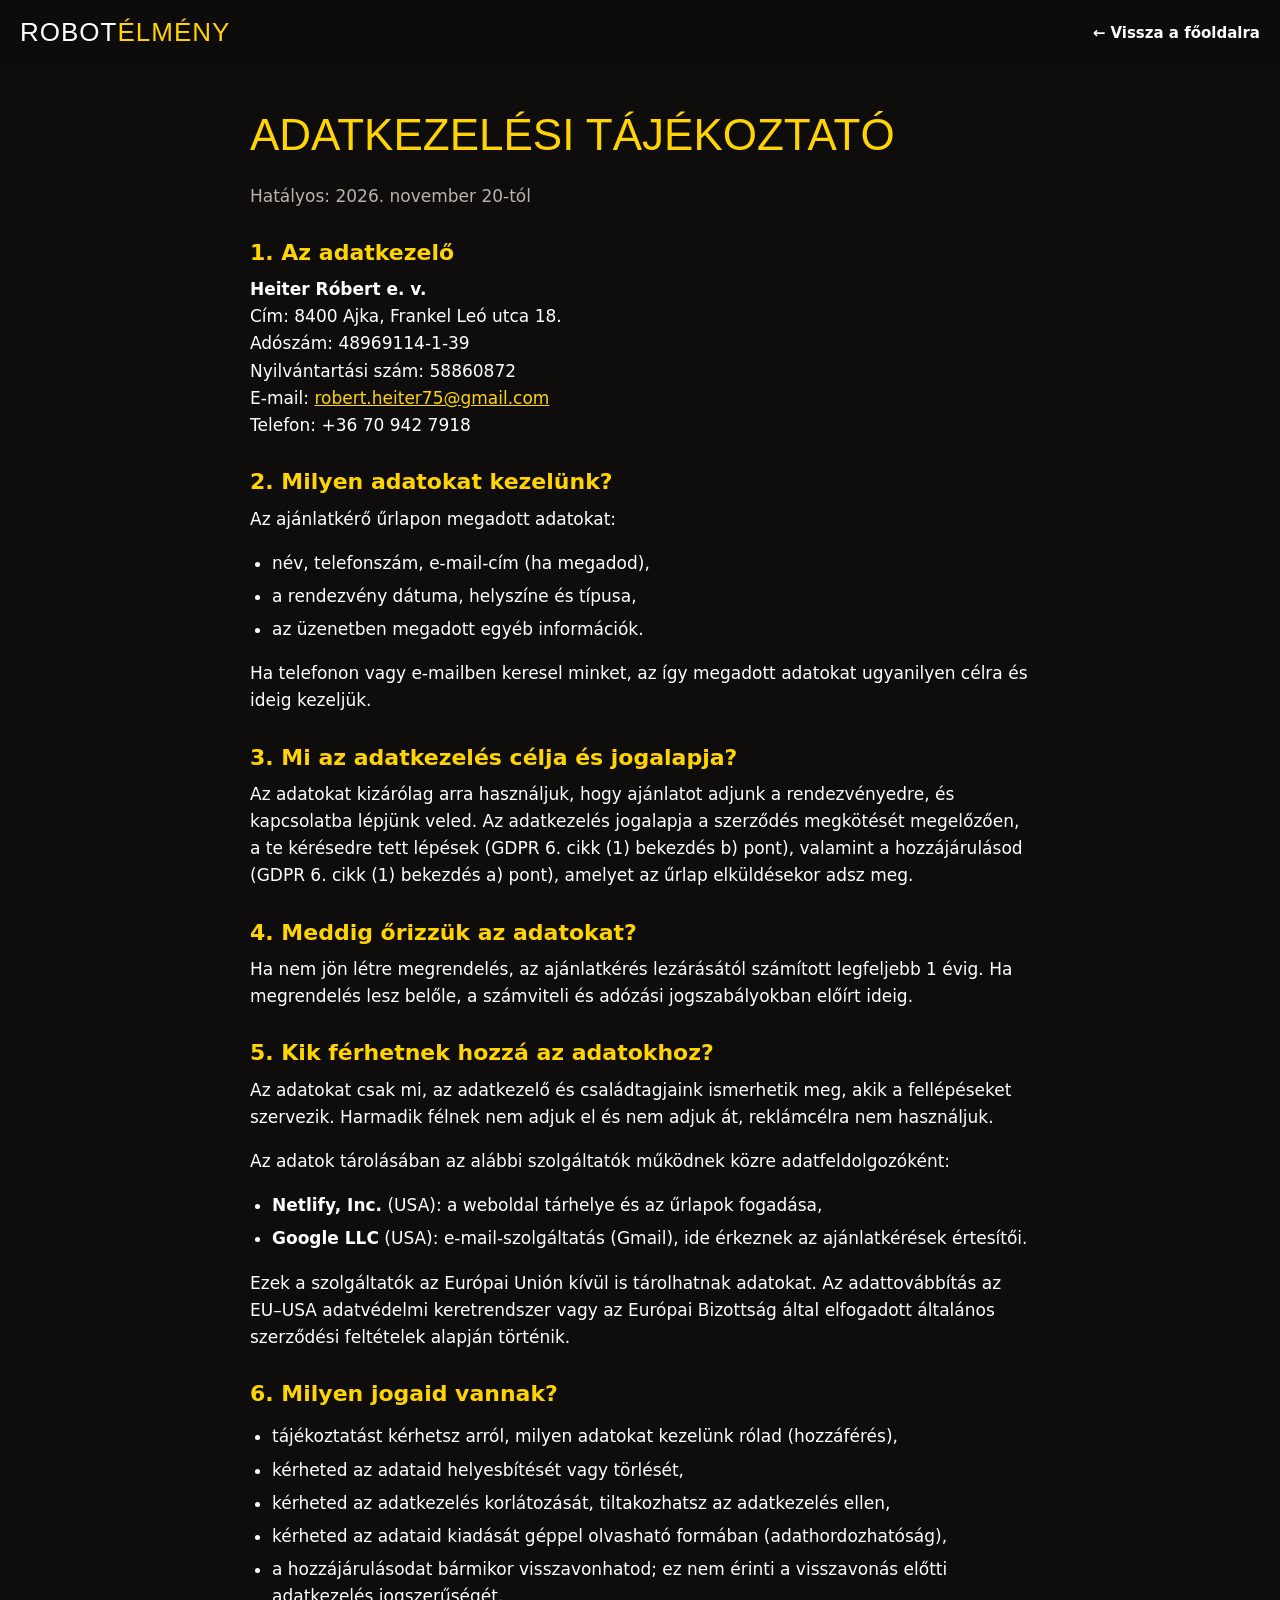
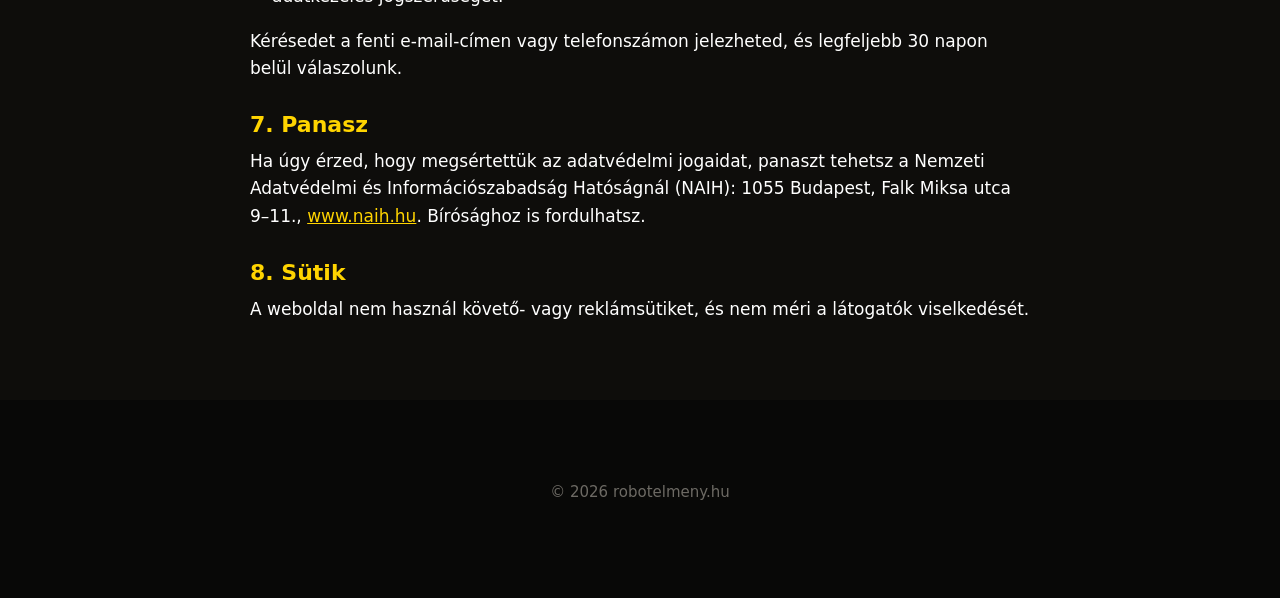
==== adatvedelem.html @ ac4ea14f "Elérhetőség fotókkal, felugró ajánlatkérő űrlap (Netlify Forms), adatkezelési tájékoztató Co-Authore" ====
<!doctype html>
<html lang="hu">
<head>
  <meta charset="utf-8">
  <meta name="viewport" content="width=device-width, initial-scale=1">
  <title>Adatkezelési tájékoztató | Robotélmény</title>
  <meta name="robots" content="noindex">
  <link rel="icon" href="images/favicon.svg" type="image/svg+xml">
  <link rel="stylesheet" href="css/style.css">
  <style>
    .legal { max-width: 820px; margin: 0 auto; padding: 110px 20px 60px; }
    .legal h1 { font-family: var(--cim); font-weight: 400; color: var(--sarga); text-transform: uppercase; font-size: clamp(30px, 5vw, 44px); }
    .legal h2 { font-size: 22px; font-family: var(--szoveg); font-weight: 700; text-transform: none; letter-spacing: 0; margin-top: 30px; }
    .legal ul { padding-left: 22px; }
    .legal li { margin-bottom: 6px; }
  </style>
</head>
<body>
<header class="topbar">
  <a href="index.html" class="logo">ROBOT<span>ÉLMÉNY</span></a>
  <nav style="display:flex"><a href="index.html">← Vissza a főoldalra</a></nav>
</header>

<main class="legal">
  <h1>Adatkezelési tájékoztató</h1>
  <p class="muted">Hatályos: 2026. november 20-tól</p>

  <h2>1. Az adatkezelő</h2>
  <p>
    <b>Heiter Róbert e. v.</b><br>
    Cím: 8400 Ajka, Frankel Leó utca 18.<br>
    Adószám: 48969114-1-39<br>
    Nyilvántartási szám: 58860872<br>
    E-mail: <a href="mailto:robert.heiter75@gmail.com">robert.heiter75@gmail.com</a><br>
    Telefon: +36 70 942 7918
  </p>

  <h2>2. Milyen adatokat kezelünk?</h2>
  <p>Az ajánlatkérő űrlapon megadott adatokat:</p>
  <ul>
    <li>név, telefonszám, e-mail-cím (ha megadod),</li>
    <li>a rendezvény dátuma, helyszíne és típusa,</li>
    <li>az üzenetben megadott egyéb információk.</li>
  </ul>
  <p>Ha telefonon vagy e-mailben keresel minket, az így megadott adatokat ugyanilyen célra és ideig kezeljük.</p>

  <h2>3. Mi az adatkezelés célja és jogalapja?</h2>
  <p>Az adatokat kizárólag arra használjuk, hogy ajánlatot adjunk a rendezvényedre, és kapcsolatba lépjünk veled. Az adatkezelés jogalapja a szerződés megkötését megelőzően, a te kérésedre tett lépések (GDPR 6. cikk (1) bekezdés b) pont), valamint a hozzájárulásod (GDPR 6. cikk (1) bekezdés a) pont), amelyet az űrlap elküldésekor adsz meg.</p>

  <h2>4. Meddig őrizzük az adatokat?</h2>
  <p>Ha nem jön létre megrendelés, az ajánlatkérés lezárásától számított legfeljebb 1 évig. Ha megrendelés lesz belőle, a számviteli és adózási jogszabályokban előírt ideig.</p>

  <h2>5. Kik férhetnek hozzá az adatokhoz?</h2>
  <p>Az adatokat csak mi, az adatkezelő és családtagjaink ismerhetik meg, akik a fellépéseket szervezik. Harmadik félnek nem adjuk el és nem adjuk át, reklámcélra nem használjuk.</p>
  <p>Az adatok tárolásában az alábbi szolgáltatók működnek közre adatfeldolgozóként:</p>
  <ul>
    <li><b>Netlify, Inc.</b> (USA): a weboldal tárhelye és az űrlapok fogadása,</li>
    <li><b>Google LLC</b> (USA): e-mail-szolgáltatás (Gmail), ide érkeznek az ajánlatkérések értesítői.</li>
  </ul>
  <p>Ezek a szolgáltatók az Európai Unión kívül is tárolhatnak adatokat. Az adattovábbítás az EU–USA adatvédelmi keretrendszer vagy az Európai Bizottság által elfogadott általános szerződési feltételek alapján történik.</p>

  <h2>6. Milyen jogaid vannak?</h2>
  <ul>
    <li>tájékoztatást kérhetsz arról, milyen adatokat kezelünk rólad (hozzáférés),</li>
    <li>kérheted az adataid helyesbítését vagy törlését,</li>
    <li>kérheted az adatkezelés korlátozását, tiltakozhatsz az adatkezelés ellen,</li>
    <li>kérheted az adataid kiadását géppel olvasható formában (adathordozhatóság),</li>
    <li>a hozzájárulásodat bármikor visszavonhatod; ez nem érinti a visszavonás előtti adatkezelés jogszerűségét.</li>
  </ul>
  <p>Kérésedet a fenti e-mail-címen vagy telefonszámon jelezheted, és legfeljebb 30 napon belül válaszolunk.</p>

  <h2>7. Panasz</h2>
  <p>Ha úgy érzed, hogy megsértettük az adatvédelmi jogaidat, panaszt tehetsz a Nemzeti Adatvédelmi és Információszabadság Hatóságnál (NAIH): 1055 Budapest, Falk Miksa utca 9–11., <a href="https://www.naih.hu" target="_blank" rel="noopener">www.naih.hu</a>. Bírósághoz is fordulhatsz.</p>

  <h2>8. Sütik</h2>
  <p>A weboldal nem használ követő- vagy reklámsütiket, és nem méri a látogatók viselkedését.</p>
</main>

<footer class="footer">
  <p class="copy">© 2026 robotelmeny.hu</p>
</footer>
</body>
</html>
---- css/style.css ----
:root {
  --sarga: #ffd400;
  --fekete: #0e0d0b;
  --kartya: #1e1c19;
  --kartya2: #2a2825;
  --szurke: #b8b4ac;
  --feher: #fff;
  --cim: Impact, Haettenschweiler, "Arial Narrow Bold", "Franklin Gothic Bold", sans-serif;
  --szoveg: "Segoe UI", system-ui, -apple-system, Roboto, Arial, sans-serif;
}

* { box-sizing: border-box; }
html { scroll-behavior: smooth; scroll-padding-top: 70px; }
body { margin: 0; background: var(--fekete); color: var(--feher); font: 17px/1.6 var(--szoveg); }
img { max-width: 100%; display: block; }
a { color: var(--sarga); }
h1, h2, h3 { line-height: 1.15; margin: 0 0 .5em; }
h2 { font-family: var(--cim); font-weight: 400; font-size: clamp(30px, 5vw, 46px); color: var(--sarga); text-transform: uppercase; letter-spacing: .5px; }
h3 { font-size: 20px; color: var(--sarga); }
p { margin: 0 0 1em; }
.center { text-align: center; }
.muted { color: var(--szurke); }
.small { font-size: 15px; }
.wrap { max-width: 1140px; margin: 0 auto; padding: 0 20px; }
.section { padding: 80px 0; }
.section-alt { background: #161512; }
.rounded { border-radius: 14px; }
.ico { font-size: 40px; display: block; line-height: 1; margin-bottom: 12px; }

/* fejléc */
.topbar { position: fixed; inset: 0 0 auto; z-index: 50; display: flex; align-items: center; justify-content: space-between;
  padding: 12px 20px; background: rgba(14, 13, 11, .88); backdrop-filter: blur(8px); }
.logo { font-family: var(--cim); font-size: 26px; color: var(--feher); text-decoration: none; letter-spacing: 1px; margin: 0; }
.logo span { color: var(--sarga); }
nav { display: flex; gap: 22px; align-items: center; }
nav a { color: var(--feher); text-decoration: none; font-weight: 600; font-size: 15px; }
nav a:hover { color: var(--sarga); }
.nav-cta { background: var(--sarga); color: var(--fekete) !important; padding: 8px 16px; border-radius: 30px; }
.menu-btn { display: none; background: none; border: 0; color: var(--sarga); font-size: 30px; cursor: pointer; }

/* gombok */
.btn { display: inline-block; padding: 14px 28px; border-radius: 40px; font-weight: 700; text-decoration: none; font-size: 18px; transition: transform .15s; }
.btn:hover { transform: translateY(-2px); }
.btn-primary { background: var(--sarga); color: var(--fekete); }
.btn-ghost { border: 2px solid var(--sarga); color: var(--sarga); }
.btn-fb { background: #1877f2; color: #fff; }
.btn-sm { padding: 10px 22px; font-size: 16px; }

/* nyitókép */
.hero { position: relative; min-height: 100vh; min-height: 100svh; display: flex; align-items: flex-end; overflow: hidden; }
.hero picture, .hero-img { position: absolute; inset: 0; width: 100%; height: 100%; }
.hero-img { object-fit: cover; object-position: 30% 50%; }
.hero::after { content: ""; position: absolute; inset: 0;
  background: linear-gradient(270deg, rgba(14,13,11,.88) 0%, rgba(14,13,11,.55) 38%, rgba(14,13,11,0) 58%),
              linear-gradient(0deg, rgba(14,13,11,1) 0%, rgba(14,13,11,0) 30%); }
.hero-text { position: relative; z-index: 2; padding: 0 5vw 12vh 20px; max-width: min(640px, 47vw); box-sizing: content-box; margin-left: auto; }
.kicker { text-transform: uppercase; letter-spacing: 3px; font-weight: 700; color: var(--sarga); font-size: 15px; }
.hero h1 { font-family: var(--cim); font-weight: 400; font-size: clamp(46px, 6.6vw, 96px); text-transform: uppercase; color: var(--feher);
  text-shadow: 0 4px 20px rgba(0,0,0,.6); }
.hero h1 span { color: var(--sarga); }
.hero-sub { font-size: clamp(18px, 2.2vw, 24px); font-weight: 600; text-shadow: 0 2px 10px rgba(0,0,0,.8); }
.height-badge { position: absolute; z-index: 3; left: 9%; top: 22%; width: 170px; height: 170px; border-radius: 50%;
  background: var(--sarga); color: var(--fekete); display: flex; flex-direction: column; align-items: center; justify-content: center;
  transform: rotate(-10deg); box-shadow: 0 0 0 6px rgba(14,13,11,.85), 0 0 0 9px var(--sarga), 0 12px 40px rgba(0,0,0,.6);
  animation: badge-in .8s cubic-bezier(.2,1.6,.4,1) .3s both; }
.height-badge b { font-family: var(--cim); font-weight: 400; font-size: 58px; line-height: .95; }
.height-badge span { font-weight: 900; font-size: 18px; letter-spacing: 4px; text-transform: uppercase; }
@keyframes badge-in { from { opacity: 0; transform: scale(.3) rotate(-40deg); } to { opacity: 1; transform: scale(1) rotate(-10deg); } }
.hero-btns { display: flex; gap: 14px; flex-wrap: wrap; margin-top: 24px; }

/* rólunk */
.two-col { display: grid; grid-template-columns: 2fr 3fr; gap: 50px; align-items: center; }
.two-col img { max-height: 560px; width: 100%; object-fit: cover; }
.lead { font-size: 20px; font-weight: 600; }

/* műsor */
.show-photo { margin: 30px 0 10px; position: relative; border-radius: 16px; overflow: hidden; box-shadow: 0 14px 50px rgba(0,0,0,.6); }
.show-photo img { width: 100%; aspect-ratio: 1408 / 628; object-fit: cover; }
.show-photo figcaption { position: absolute; left: 0; right: 0; bottom: 0; padding: 40px 20px 16px; text-align: center; font-weight: 700;
  background: linear-gradient(0deg, rgba(14,13,11,.9), rgba(14,13,11,0)); }
.steps { list-style: none; padding: 0; margin: 40px 0; display: grid; grid-template-columns: repeat(5, 1fr); gap: 20px; position: relative; counter-reset: lepes; }
.steps::before { content: ""; position: absolute; top: 45px; left: 10%; right: 10%; height: 4px; background: var(--sarga); }
.steps li { position: relative; text-align: center; counter-increment: lepes; }
.steps .ico { width: 90px; height: 90px; margin: 0 auto 14px; border-radius: 50%; background: var(--sarga); display: grid; place-items: center; font-size: 40px; }
.steps b { display: block; color: var(--sarga); font-size: 19px; }
.steps b::before { content: counter(lepes) ". "; }
.steps li > span:last-child { color: var(--szurke); font-size: 15px; }
.photo-point { display: grid; grid-template-columns: 2fr 3fr; gap: 30px; align-items: center; background: var(--kartya); border-radius: 16px; padding: 20px; margin: 0 0 30px; border-left: 4px solid var(--sarga); }
.photo-point img { border-radius: 10px; }
.photo-point p { margin: 0; }
.facts { display: grid; grid-template-columns: repeat(4, 1fr); gap: 16px; }
.facts div { background: var(--kartya); border-radius: 12px; padding: 18px; text-align: center; }
.facts b { display: block; font-family: var(--cim); font-weight: 400; font-size: 38px; color: var(--sarga); }
.facts span { color: var(--szurke); font-size: 14px; }

/* kártyák */
.card { background: var(--kartya); border-radius: 14px; padding: 26px; border-top: 4px solid var(--sarga); }
.card p:last-child { margin-bottom: 0; }
.events { display: grid; grid-template-columns: repeat(5, 1fr); gap: 16px; margin-top: 30px; }
.events .card { text-align: center; }
.events p { color: var(--szurke); font-size: 15px; }

/* robotok */
.robots { display: grid; gap: 30px; margin-top: 30px; }
.robot { display: grid; grid-template-columns: 2fr 3fr; gap: 0; background: var(--kartya); border-radius: 16px; overflow: hidden; }
.robot img { width: 100%; height: 100%; object-fit: cover; object-position: 50% 0; }
.robot-body { padding: 36px; }
.robot-body h3 { font-family: var(--cim); font-weight: 400; font-size: 44px; text-transform: uppercase; margin-bottom: 4px; }
.robot-sub { color: var(--szurke); font-weight: 600; }
.robot ul { list-style: none; padding: 0; margin: 20px 0 0; }
.robot li { padding: 8px 0 8px 34px; position: relative; border-bottom: 1px solid var(--kartya2); }
.robot li::before { content: "✓"; position: absolute; left: 0; top: 6px; width: 24px; height: 24px; border-radius: 50%; background: var(--sarga); color: var(--fekete);
  font-weight: 900; font-size: 14px; display: grid; place-items: center; }

/* galéria */
.video-box { max-width: 380px; margin: 30px auto 40px; }
.video-box video { width: 100%; aspect-ratio: 9 / 16; border-radius: 14px; background: #000; display: block; margin-bottom: 10px; box-shadow: 0 10px 40px rgba(255,212,0,.15); }
.gallery { display: grid; grid-template-columns: repeat(auto-fill, minmax(250px, 1fr)); gap: 14px; margin-top: 30px; }
.gallery button { display: block; width: 100%; padding: 0; border: 0; background: none; cursor: zoom-in; border-radius: 12px; overflow: hidden; }
.gallery img { width: 100%; aspect-ratio: 3 / 4; object-fit: cover; object-position: 50% 25%; transition: transform .3s; }
.gallery button:hover img { transform: scale(1.04); }
.lightbox { position: fixed; inset: 0; z-index: 100; background: rgba(0,0,0,.94); display: grid; place-items: center; }
.lightbox[hidden] { display: none; }
.lightbox img { max-width: 92vw; max-height: 84vh; border-radius: 8px; }
.lightbox button { position: absolute; background: none; border: 0; color: #fff; font-size: 54px; cursor: pointer; padding: 10px 18px; }
.lb-close { top: 6px; right: 10px; }
.lb-prev { left: 4px; top: 50%; transform: translateY(-50%); }
.lb-next { right: 4px; top: 50%; transform: translateY(-50%); }
.lb-cap { position: absolute; bottom: 12px; left: 0; right: 0; text-align: center; color: var(--szurke); }

/* feltételek */
.warning { display: flex; gap: 20px; align-items: flex-start; background: #3a2f05; border: 2px solid var(--sarga); border-radius: 14px; padding: 26px; margin: 30px 0; }
.warning .ico { margin: 0; }
.cols3 { display: grid; grid-template-columns: repeat(3, 1fr); gap: 20px; }
.area { display: grid; grid-template-columns: 280px 1fr; gap: 40px; align-items: center; margin-top: 50px; }
.area-map { position: relative; width: 260px; height: 260px; }
.ring { position: absolute; border-radius: 50%; left: 50%; top: 50%; transform: translate(-50%, -50%); }
.r3 { width: 260px; height: 260px; background: #26231e; }
.r2 { width: 175px; height: 175px; background: #3a331c; }
.r1 { width: 90px; height: 90px; background: #6b5810; }
.dot { position: absolute; left: 50%; top: 50%; width: 18px; height: 18px; margin: -9px; border-radius: 50%; background: var(--sarga); box-shadow: 0 0 0 0 rgba(255,212,0,.7); animation: pulzus 2s infinite; }
.city { position: absolute; left: 0; right: 0; top: 56%; text-align: center; font-family: var(--cim); font-size: 18px; letter-spacing: 1px; }
@keyframes pulzus { 70% { box-shadow: 0 0 0 22px rgba(255,212,0,0); } 100% { box-shadow: 0 0 0 0 rgba(255,212,0,0); } }

/* kapcsolat */
.contacts { display: grid; grid-template-columns: repeat(3, 1fr); gap: 20px; margin-top: 30px; }
.person { display: flex; flex-direction: column; align-items: flex-start; gap: 10px; }
.person h3 { color: var(--feher); margin: 0; }
.phone { font-family: var(--cim); font-size: 32px; color: var(--sarga); text-decoration: none; letter-spacing: .5px; }
.mail { color: var(--feher); word-break: break-all; text-decoration: none; font-weight: 600; }
.mail:hover { color: var(--sarga); }

.person .avatar { width: 110px; height: 110px; border-radius: 50%; object-fit: cover; border: 4px solid var(--sarga); margin-bottom: 6px; }
.avatar-icon { display: grid; place-items: center; font-size: 48px; background: var(--kartya2); }
.quote-cta { margin-top: 30px; text-align: center; background: linear-gradient(135deg, #3a2f05, var(--kartya)); border: 2px solid var(--sarga); border-radius: 16px; padding: 34px 20px; }
.quote-cta h3 { font-family: var(--cim); font-weight: 400; font-size: clamp(26px, 4vw, 38px); text-transform: uppercase; }
.quote-cta button { border: 0; cursor: pointer; font-family: inherit; }

/* ajánlatkérő ablak */
.modal { position: fixed; inset: 0; z-index: 110; background: rgba(0,0,0,.8); display: grid; place-items: center; padding: 16px; overflow-y: auto; }
.modal[hidden] { display: none; }
.modal-box { position: relative; width: 100%; max-width: 620px; background: var(--kartya); border-top: 5px solid var(--sarga); border-radius: 16px; padding: 30px; animation: modal-in .25s ease-out; }
@keyframes modal-in { from { opacity: 0; transform: translateY(20px); } }
.modal-box h2 { margin-bottom: 6px; }
.modal-close { position: absolute; top: 8px; right: 12px; background: none; border: 0; color: var(--feher); font-size: 38px; cursor: pointer; line-height: 1; }
.quote-form { display: grid; gap: 14px; margin-top: 16px; }
.quote-form label { display: grid; gap: 6px; font-weight: 600; font-size: 15px; }
.quote-form input, .quote-form select, .quote-form textarea { font: inherit; font-weight: 400; color: var(--feher); background: var(--fekete); border: 1px solid #4a4741; border-radius: 10px; padding: 11px 12px; width: 100%; }
.quote-form input:focus, .quote-form select:focus, .quote-form textarea:focus { outline: 2px solid var(--sarga); border-color: transparent; }
.quote-form input[type="date"] { color-scheme: dark; }
.quote-form .check { display: flex; gap: 10px; align-items: flex-start; font-weight: 400; }
.quote-form .check input { width: 20px; height: 20px; flex: none; margin-top: 2px; accent-color: var(--sarga); }
.quote-form button { border: 0; cursor: pointer; font-family: inherit; justify-self: start; }
.form-row { display: grid; grid-template-columns: 1fr 1fr; gap: 14px; }
.hidden-field { position: absolute; left: -9999px; }
.form-status { margin: 0; font-weight: 700; }
.form-status.ok { color: #7ee07e; }
.form-status.err { color: #ff8a7a; }

/* lábléc */
.footer { background: #080807; padding: 50px 0 90px; font-size: 15px; }
.footer p { margin: 0 0 4px; }
.footer-grid { display: flex; justify-content: space-between; gap: 30px; flex-wrap: wrap; }
.copy { text-align: center; color: #6d6a64; margin-top: 30px !important; }

.call-bar { display: none; }

/* megjelenés görgetéskor */
.reveal { opacity: 0; transform: translateY(30px); transition: opacity .7s, transform .7s; }
.reveal.show { opacity: 1; transform: none; }
@media (prefers-reduced-motion: reduce) { .height-badge { animation: none; } .reveal { opacity: 1; transform: none; } html { scroll-behavior: auto; } .dot { animation: none; } }

/* tablet */
@media (max-width: 980px) {
  .events { grid-template-columns: repeat(2, 1fr); }
  .events .card:last-child { grid-column: span 2; }
  .steps { grid-template-columns: 1fr; gap: 16px; text-align: left; }
  .steps::before { left: 44px; right: auto; top: 20px; bottom: 20px; width: 4px; height: auto; }
  .steps li { display: grid; grid-template-columns: 90px 1fr; column-gap: 18px; text-align: left; align-items: center; }
  .steps .ico { grid-row: span 2; margin: 0; }
  .cols3, .contacts { grid-template-columns: 1fr; }
}

/* telefon */
@media (max-width: 760px) {
  .form-row { grid-template-columns: 1fr; }
  .modal-box { padding: 24px 18px; }
  .modal { place-items: start center; }
  .photo-point { grid-template-columns: 1fr; gap: 16px; }
  .show-photo img { aspect-ratio: 4 / 3; object-position: 54% 40%; }
  .show-photo figcaption { position: static; background: var(--kartya); padding: 12px 16px; font-size: 15px; }
  .gallery { grid-template-columns: repeat(2, 1fr); gap: 10px; }
  .section { padding: 60px 0; }
  .menu-btn { display: block; }
  nav { display: none; position: absolute; top: 100%; left: 0; right: 0; flex-direction: column; gap: 0; background: var(--fekete); border-top: 1px solid var(--kartya2); }
  nav.open { display: flex; }
  nav a { padding: 14px 20px; width: 100%; border-bottom: 1px solid var(--kartya2); font-size: 17px; }
  .nav-cta { border-radius: 0; }
  .hero { display: block; min-height: 0; }
  .hero picture { position: relative; display: block; height: 68vh; height: 68svh; }
  .hero::after { top: 0; bottom: auto; height: 68svh; background: linear-gradient(0deg, rgba(14,13,11,1) 0%, rgba(14,13,11,0) 30%); }
  .hero-text { padding: 0 20px 40px; margin: -40px 0 0; max-width: none; box-sizing: border-box; }
  .hero-img { object-position: 50% 30%; }
  .height-badge { left: auto; right: 14px; top: 78px; width: 104px; height: 104px; box-shadow: 0 0 0 4px rgba(14,13,11,.85), 0 0 0 6px var(--sarga), 0 8px 24px rgba(0,0,0,.6); }
  .height-badge b { font-size: 36px; }
  .height-badge span { font-size: 12px; letter-spacing: 2px; }
  .two-col, .robot { grid-template-columns: 1fr; gap: 30px; }
  .robot { gap: 0; }
  .robot img { max-height: 600px; object-position: 50% 0; }
  .robot-body { padding: 26px; }
  .facts { grid-template-columns: repeat(2, 1fr); }
  .events { grid-template-columns: 1fr; }
  .events .card:last-child { grid-column: auto; }
  .area { grid-template-columns: 1fr; justify-items: center; text-align: center; }
  .warning { flex-direction: column; gap: 10px; }
  .call-bar { display: block; position: fixed; left: 0; right: 0; bottom: 0; z-index: 60; background: var(--sarga); color: var(--fekete);
    text-align: center; font-weight: 800; font-size: 18px; padding: 15px; text-decoration: none; box-shadow: 0 -4px 20px rgba(0,0,0,.5); }
}

/* tablet: keskenyebb nyitószöveg, hogy ne lógjon a robotra */
@media (min-width: 761px) and (max-width: 1100px) {
  .hero-text { max-width: 40vw; padding-right: 4vw; }
  .hero h1 { font-size: 5.8vw; }
  .hero-sub { font-size: 17px; }
  .kicker { font-size: 13px; letter-spacing: 2px; }
  .height-badge { left: 4%; width: 140px; height: 140px; }
  .height-badge b { font-size: 46px; }
  .height-badge span { font-size: 15px; }
}

/* álló tablet: a kép fölül, a szöveg alatta, mint telefonon */
@media (min-width: 761px) and (max-width: 1100px) and (orientation: portrait) {
  .hero { display: block; min-height: 0; }
  .hero picture { position: relative; display: block; height: 62vh; }
  .hero::after { top: 0; bottom: auto; height: 62vh; background: linear-gradient(0deg, rgba(14,13,11,1) 0%, rgba(14,13,11,0) 30%); }
  .hero-img { object-position: 38% 30%; }
  .hero-text { max-width: none; margin: -50px 0 0; padding: 0 6vw 60px; box-sizing: border-box; }
  .hero h1 { font-size: 9vw; }
}
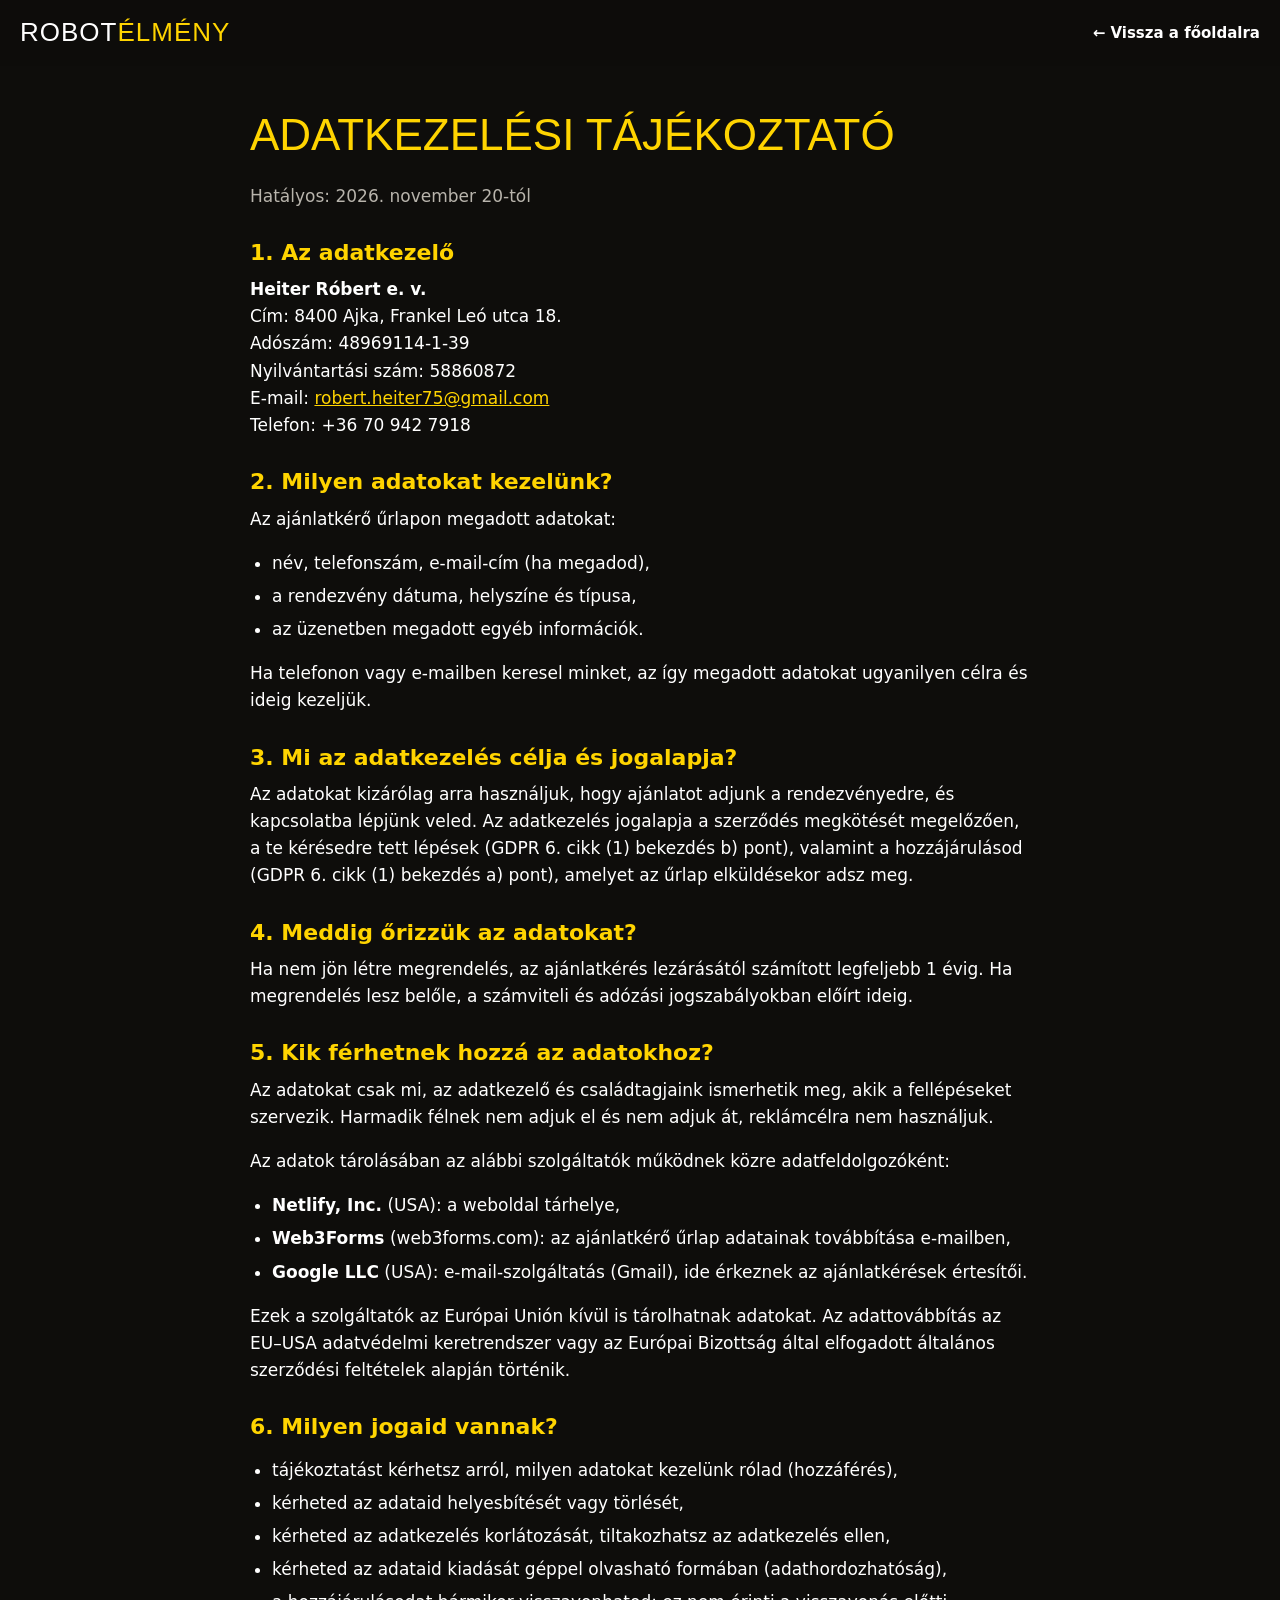
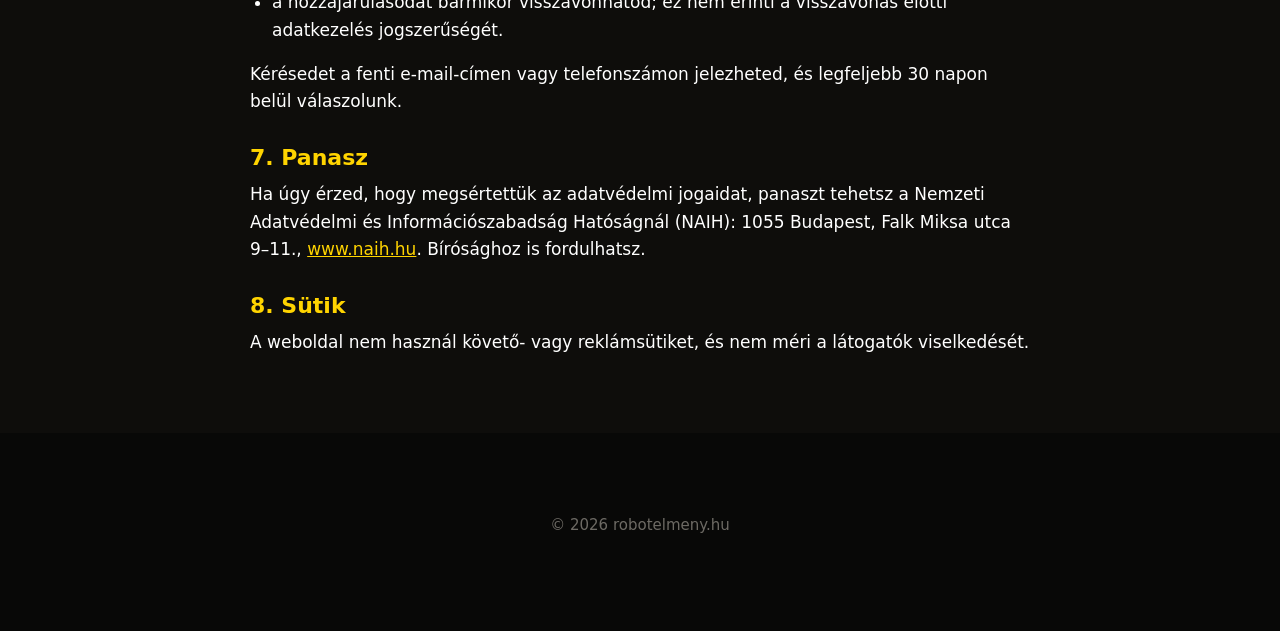
==== commit 89138922: "Ajánlatkérő űrlap Web3Forms-ra (a Netlify Forms nem kapcsolható be), tömörített videó (12,6 → 4,3 MB" ====
--- a/adatvedelem.html
+++ b/adatvedelem.html
@@ -54,7 +54,8 @@
   <p>Az adatokat csak mi, az adatkezelő és családtagjaink ismerhetik meg, akik a fellépéseket szervezik. Harmadik félnek nem adjuk el és nem adjuk át, reklámcélra nem használjuk.</p>
   <p>Az adatok tárolásában az alábbi szolgáltatók működnek közre adatfeldolgozóként:</p>
   <ul>
-    <li><b>Netlify, Inc.</b> (USA): a weboldal tárhelye és az űrlapok fogadása,</li>
+    <li><b>Netlify, Inc.</b> (USA): a weboldal tárhelye,</li>
+    <li><b>Web3Forms</b> (web3forms.com): az ajánlatkérő űrlap adatainak továbbítása e-mailben,</li>
     <li><b>Google LLC</b> (USA): e-mail-szolgáltatás (Gmail), ide érkeznek az ajánlatkérések értesítői.</li>
   </ul>
   <p>Ezek a szolgáltatók az Európai Unión kívül is tárolhatnak adatokat. Az adattovábbítás az EU–USA adatvédelmi keretrendszer vagy az Európai Bizottság által elfogadott általános szerződési feltételek alapján történik.</p>
--- a/css/style.css
+++ b/css/style.css
@@ -49,7 +49,7 @@
 /* nyitókép */
 .hero { position: relative; min-height: 100vh; min-height: 100svh; display: flex; align-items: flex-end; overflow: hidden; }
 .hero picture, .hero-img { position: absolute; inset: 0; width: 100%; height: 100%; }
-.hero-img { object-fit: cover; object-position: 30% 50%; }
+.hero-img { object-fit: cover; object-position: 30% 85%; }
 .hero::after { content: ""; position: absolute; inset: 0;
   background: linear-gradient(270deg, rgba(14,13,11,.88) 0%, rgba(14,13,11,.55) 38%, rgba(14,13,11,0) 58%),
               linear-gradient(0deg, rgba(14,13,11,1) 0%, rgba(14,13,11,0) 30%); }
@@ -59,14 +59,29 @@
   text-shadow: 0 4px 20px rgba(0,0,0,.6); }
 .hero h1 span { color: var(--sarga); }
 .hero-sub { font-size: clamp(18px, 2.2vw, 24px); font-weight: 600; text-shadow: 0 2px 10px rgba(0,0,0,.8); }
-.height-badge { position: absolute; z-index: 3; left: 9%; top: 22%; width: 170px; height: 170px; border-radius: 50%;
-  background: var(--sarga); color: var(--fekete); display: flex; flex-direction: column; align-items: center; justify-content: center;
-  transform: rotate(-10deg); box-shadow: 0 0 0 6px rgba(14,13,11,.85), 0 0 0 9px var(--sarga), 0 12px 40px rgba(0,0,0,.6);
-  animation: badge-in .8s cubic-bezier(.2,1.6,.4,1) .3s both; }
-.height-badge b { font-family: var(--cim); font-weight: 400; font-size: 58px; line-height: .95; }
-.height-badge span { font-weight: 900; font-size: 18px; letter-spacing: 4px; text-transform: uppercase; }
-@keyframes badge-in { from { opacity: 0; transform: scale(.3) rotate(-40deg); } to { opacity: 1; transform: scale(1) rotate(-10deg); } }
-.hero-btns { display: flex; gap: 14px; flex-wrap: wrap; margin-top: 24px; }
+/* magasságjelző vonal a robot mellett (helyét a js/main.js számolja ki) */
+.height-ruler { position: absolute; z-index: 3; width: 0; pointer-events: none; opacity: 0; transition: opacity .3s; }
+.height-ruler.ready { opacity: 1; }
+.hr-line { position: absolute; left: -1.5px; top: 0; bottom: 0; width: 3px; background: var(--sarga);
+  box-shadow: 0 0 10px rgba(0,0,0,.7); transform-origin: bottom; }
+.hr-line::before { content: ""; position: absolute; left: -7px; width: 17px; top: 0; bottom: 0;
+  background-image: linear-gradient(to bottom, var(--sarga) 2px, transparent 2px); background-size: 100% 10%; }
+.hr-line::after { content: ""; position: absolute; left: -4px; width: 11px; top: 5%; bottom: 0;
+  background-image: linear-gradient(to bottom, rgba(255,212,0,.7) 1px, transparent 1px); background-size: 100% 10.526%; }
+.hr-guide { position: absolute; left: -14px; height: 0; border-top: 2px dashed rgba(255,212,0,.8); }
+.hr-guide::before { content: ""; position: absolute; left: 0; top: -2px; width: 28px; height: 2px; background: var(--sarga); }
+.hr-top { top: 0; }
+.hr-bottom { bottom: 0; }
+.hr-label { position: absolute; top: 50%; left: 0; transform: translate(-50%, -50%); white-space: nowrap;
+  font-family: var(--cim); font-size: clamp(22px, 2.6vw, 36px); line-height: 1; color: var(--sarga);
+  background: rgba(14,13,11,.92); border: 2px solid var(--sarga); border-radius: 6px; padding: 6px 10px 5px;
+  box-shadow: 0 6px 20px rgba(0,0,0,.5); }
+.height-ruler.ready .hr-line { animation: hr-grow 1.1s cubic-bezier(.3,.8,.3,1) both; }
+.height-ruler.ready .hr-guide { animation: hr-fade .4s ease-out both; }
+.height-ruler.ready .hr-top { animation-delay: 1s; }
+.height-ruler.ready .hr-label { animation: hr-fade .5s ease-out 1.1s both; }
+@keyframes hr-grow { from { transform: scaleY(0); } }
+@keyframes hr-fade { from { opacity: 0; } }
 
 /* rólunk */
 .two-col { display: grid; grid-template-columns: 2fr 3fr; gap: 50px; align-items: center; }
@@ -188,7 +203,7 @@
 /* megjelenés görgetéskor */
 .reveal { opacity: 0; transform: translateY(30px); transition: opacity .7s, transform .7s; }
 .reveal.show { opacity: 1; transform: none; }
-@media (prefers-reduced-motion: reduce) { .height-badge { animation: none; } .reveal { opacity: 1; transform: none; } html { scroll-behavior: auto; } .dot { animation: none; } }
+@media (prefers-reduced-motion: reduce) { .height-ruler * { animation: none !important; } .reveal { opacity: 1; transform: none; } html { scroll-behavior: auto; } .dot { animation: none; } }
 
 /* tablet */
 @media (max-width: 980px) {
@@ -219,11 +234,8 @@
   .hero { display: block; min-height: 0; }
   .hero picture { position: relative; display: block; height: 68vh; height: 68svh; }
   .hero::after { top: 0; bottom: auto; height: 68svh; background: linear-gradient(0deg, rgba(14,13,11,1) 0%, rgba(14,13,11,0) 30%); }
-  .hero-text { padding: 0 20px 40px; margin: -40px 0 0; max-width: none; box-sizing: border-box; }
+  .hero-text { padding: 0 20px 40px; margin: -6px 0 0; max-width: none; box-sizing: border-box; }
   .hero-img { object-position: 50% 30%; }
-  .height-badge { left: auto; right: 14px; top: 78px; width: 104px; height: 104px; box-shadow: 0 0 0 4px rgba(14,13,11,.85), 0 0 0 6px var(--sarga), 0 8px 24px rgba(0,0,0,.6); }
-  .height-badge b { font-size: 36px; }
-  .height-badge span { font-size: 12px; letter-spacing: 2px; }
   .two-col, .robot { grid-template-columns: 1fr; gap: 30px; }
   .robot { gap: 0; }
   .robot img { max-height: 600px; object-position: 50% 0; }
@@ -243,9 +255,6 @@
   .hero h1 { font-size: 5.8vw; }
   .hero-sub { font-size: 17px; }
   .kicker { font-size: 13px; letter-spacing: 2px; }
-  .height-badge { left: 4%; width: 140px; height: 140px; }
-  .height-badge b { font-size: 46px; }
-  .height-badge span { font-size: 15px; }
 }
 
 /* álló tablet: a kép fölül, a szöveg alatta, mint telefonon */
